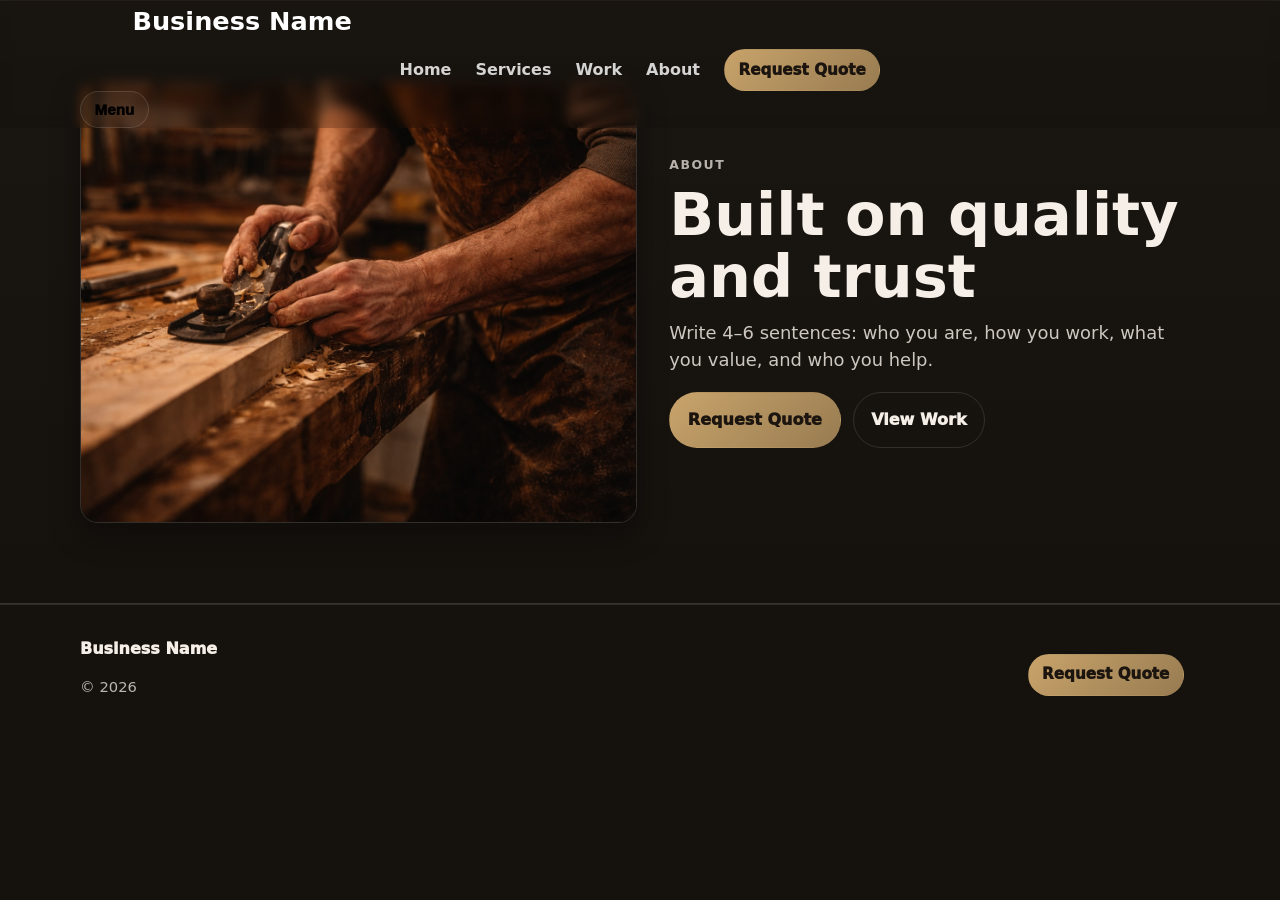
==== about.html @ 101ae080 "Initial commit" ====
<!doctype html>
<html lang="en">
  <head>
    <meta charset="UTF-8" />
    <meta name="viewport" content="width=device-width, initial-scale=1.0" />
    <title>About — Business Name</title>
    <meta name="description" content="About Business Name." />
    <link rel="stylesheet" href="assets/styles/styles.css" />
  </head>

  <body>
    <header class="site-header">
      <div class="container header-row">
        <a class="brand" href="index.html">
          <span class="brand__mark"></span>
          <span class="brand__text">Business Name</span>
        </a>

        <nav class="nav" aria-label="Primary navigation">
          <a class="nav__link" href="index.html">Home</a>
          <a class="nav__link" href="services.html">Services</a>
          <a class="nav__link" href="gallery.html">Work</a>
          <a class="nav__link nav__link--active" href="about.html">About</a>
          <a class="btn btn--primary btn--sm" href="contact.html">Request Quote</a>
        </nav>

        <button class="nav-toggle btn btn--ghost btn--sm" type="button" aria-label="Open menu">
          Menu
        </button>
      </div>
    </header>

    <main class="section section--soft">
      <div class="container split">
        <div class="split__media">
          <img src="assets/images/story.jpg" alt="Business story image" />
        </div>

        <div>
          <p class="eyebrow">About</p>
          <h1 class="h1">Built on quality and trust</h1>
          <p class="lead max-w-prose">
            Write 4–6 sentences: who you are, how you work, what you value, and who you help.
          </p>

          <div class="split__actions">
            <a class="btn btn--primary" href="contact.html">Request Quote</a>
            <a class="btn btn--outline" href="gallery.html">View Work</a>
          </div>
        </div>
      </div>
    </main>

    <footer class="site-footer">
      <div class="container footer-row">
        <div>
          <p class="footer-title">Business Name</p>
          <p class="muted text-sm">© <span id="year"></span></p>
        </div>
        <div class="footer-actions">
          <a class="btn btn--primary btn--sm" href="contact.html">Request Quote</a>
        </div>
      </div>
    </footer>

    <script src="assets/scripts/script.js"></script>
  </body>
</html>
---- assets/styles/styles.css ----
:root {
  /* Brand tokens: change these per client */
  --bg: #15110d;
  --text: #f5efe8;
  --muted: rgba(245, 239, 232, 0.74);
  --border: rgba(255, 255, 255, 0.12);

  --surface: rgba(255, 255, 255, 0.04);
  --surface-2: rgba(255, 255, 255, 0.02);

  --primary: #c9a46b;
  --primary-2: #a57a3a;

  --radius: 18px;
  --radius-sm: 12px;
  --container: 1120px;

  --shadow-sm: 0 12px 30px rgba(0, 0, 0, 0.35);
  --shadow-md: 0 22px 52px rgba(0, 0, 0, 0.45);

  --font: ui-sans-serif, system-ui, -apple-system, Segoe UI, Roboto, Helvetica, Arial;
}

*,
*::before,
*::after { box-sizing: border-box; }

html, body { height: 100%; }

body {
  margin: 0;
  font-family: var(--font);
  color: var(--text);
  background:
    radial-gradient(000px 600px at 20% -10%, rgba(201, 164, 107, 0.18), transparent 60%),
    var(--bg);
  line-height: 1.5;
}

img { display: block; max-width: 100%; }
a { color: inherit; text-decoration: none; }
a:hover { text-decoration: underline; }

.container { width: min(100% - 2rem, var(--container)); margin-inline: auto; }

.section { padding: 5rem 0; }
.section--tight { padding: 3rem 0; }
.section--soft {
  background: linear-gradient(to bottom, var(--surface-2), rgba(255,255,255,0));
  border-top: 1px solid var(--border);
  border-bottom: 1px solid var(--border);
}
.section--cta {
  background: radial-gradient(800px 520px at 20% 0%, rgba(201, 164, 107, 0.22), transparent 62%),
    var(--surface-2);
  border-top: 1px solid var(--border);
}

.h1 {
  margin: 0;
  font-size: clamp(2.6rem, 4.6vw, 4.1rem);
  line-height: 1.04;
}
.h2 { margin: 0; font-size: clamp(1.9rem, 2.6vw, 2.5rem); }
.h3 { margin: 0; font-size: 1.2rem; }
.lead { margin: 0.85rem 0 0; color: rgba(245,239,232,0.82); font-size: clamp(1.05rem, 1.4vw, 1.25rem); }
.muted { color: var(--muted); }
.text-sm { font-size: 0.92rem; }
.max-w-prose { max-width: 65ch; }

.eyebrow {
  margin: 0 0 0.6rem;
  text-transform: uppercase;
  letter-spacing: 0.12em;
  font-weight: 900;
  font-size: 0.78rem;
  color: rgba(245, 239, 232, 0.72);
}

.mt-2 { margin-top: 0.75rem; }
.mt-4 { margin-top: 1.5rem; }

/* Accessibility */
.skip-link {
  position: absolute;
  left: -999px;
  top: 0;
  padding: 0.6rem 0.8rem;
  background: rgba(0,0,0,0.9);
  border: 1px solid var(--border);
  border-radius: 10px;
}
.skip-link:focus { left: 1rem; top: 1rem; z-index: 9999; }

/* =========================
   Header layout
   ========================= */
.site-header {
  position: fixed;
  top: 0;
  left: 0;
  right: 0;
  z-index: 100;
  background: rgba(20, 14, 10, 0.18);
  backdrop-filter: blur(6px);
  transition:
    background 200ms ease,
    box-shadow 200ms ease,
    backdrop-filter 200ms ease;
}

/* large at top */
.header__row {
  display: flex;
  align-items: center;
  justify-content: space-between;
  flex-wrap: nowrap; /* important */
  gap: 1.25rem;
  padding: 1.4rem 0;
  transition: padding 200ms ease;
}

.site-header.is-scrolled {
  background: rgba(20, 14, 10, 0.85);
  backdrop-filter: blur(14px);
  box-shadow: 0 10px 30px rgba(0, 0, 0, 0.25);
}

.site-header.is-scrolled .header__row {
  padding: 0.7rem 0;
}

/* =========================
   Brand
   ========================= */
.brand {
  display: inline-flex;
  align-items: center;
  gap: 0.65rem;
  color: #fff;
  flex-shrink: 0; /* important */
}

.brand__mark {
  width: 42px;
  height: 42px;
  border-radius: 999px;
  transition: width 200ms ease, height 200ms ease;
}

.brand__text {
  font-family: var(--serif);
  font-size: 1.6rem;
  font-weight: 650;
  white-space: nowrap; /* important */
  transition: font-size 200ms ease;
}

.site-header.is-scrolled .brand__mark {
  width: 30px;
  height: 30px;
}

.site-header.is-scrolled .brand__text {
  font-size: 1.3rem;
}

/* push content below fixed nav */
main {
  padding-top: 72px;
}

@media (max-width: 860px) {
  main {
    padding-top: 68px;
  }
}


/* =========================
   Desktop nav
   ========================= */
.nav {
  display: flex;
  align-items: center;
  justify-content: center;
  gap: 1.5rem;
  flex: 1 1 auto; /* lets nav take middle space */
  min-width: 0;
}

.nav__link {
  color: rgba(255, 255, 255, 0.82);
  font-weight: 650;
  white-space: nowrap;
  transition: opacity 140ms ease, transform 140ms ease;
}

.nav__link:hover {
  opacity: 1;
  transform: translateY(-1px);
}

/* CTA stays on right */
.header__cta {
  flex-shrink: 0;
  white-space: nowrap;
}

/* hide mobile controls on desktop */
.nav-toggle {
  display: none;
}

.nav-panel {
  display: none;
}

/* =========================
   Mobile
   ========================= */
@media (max-width: 860px) {
  .nav {
    display: none;
  }

  .header__cta {
    display: none;
  }

  .nav-toggle {
    display: inline-flex;
    flex-shrink: 0;
  }

  .nav-panel {
    display: none;
    margin: 0 auto;
    width: min(100% - 2rem, var(--container));
    border-radius: var(--radius);
    background: rgba(20, 14, 10, 0.72);
    border: 1px solid rgba(255,255,255,0.18);
    backdrop-filter: blur(10px);
    padding: 0.9rem;
  }

  .nav-panel.is-open {
    display: block;
  }

  .nav-panel__link {
    display: block;
    color: rgba(255,255,255,0.88);
    padding: 0.7rem 0.6rem;
    border-radius: 10px;
  }

  .nav-panel__cta {
    width: 100%;
    margin-top: 0.5rem;
  }
}

/* Buttons */
.btn {
  display: inline-flex;
  align-items: center;
  justify-content: center;
  gap: 0.5rem;
  padding: 0.95rem 1.1rem;
  border-radius: 999px;
  border: 1px solid transparent;
  font-weight: 950;
  cursor: pointer;
  user-select: none;
  transition: transform 120ms ease, opacity 120ms ease;
}
.btn:active { transform: translateY(1px); }
.btn--sm { padding: 0.55rem 0.85rem; font-size: 0.95rem; }
.btn--primary {
  background: linear-gradient(135deg, var(--primary), rgba(201, 164, 107, 0.72));
  color: #1b140f;
}
.btn--outline { border-color: var(--border); background: transparent; }
.btn--ghost { background: rgba(255,255,255,0.04); border-color: var(--border); }
.btn:hover { text-decoration: none; opacity: 0.96; }

/* Hero (image-first, minimal text) */
.hero {
  position: relative;
  height: min(82vh, 820px);
  min-height: 560px;
  border-bottom: 1px solid var(--border);
}
.hero__img { width: 100%; height: 100%; object-fit: cover; filter: saturate(1.05) contrast(1.08); }
.hero__overlay {
  position: absolute; inset: 0;
  background: linear-gradient(
    to right,
    rgba(21,17,13,0.80),
    rgba(21,17,13,0.40),
    rgba(21,17,13,0.12)
  );
  display: flex; align-items: center;
}
.hero__content { max-width: 72ch; padding: 3.8rem 0; }
.hero__actions { margin-top: 1.4rem; display: flex; gap: 0.8rem; flex-wrap: wrap; }

/* Trust strip */
.trust {
  display: grid;
  grid-template-columns: repeat(4, minmax(0, 1fr));
  gap: 0.75rem;
  margin-top: -1.6rem;
}
.trust__item {
  padding: 1rem 1rem;
  border-radius: var(--radius);
  border: 1px solid var(--border);
  background: var(--surface);
  box-shadow: var(--shadow-sm);
  font-weight: 800;
  color: rgba(245,239,232,0.88);
}

/* Cards */
.cards-3 {
  display: grid;
  grid-template-columns: repeat(3, minmax(0, 1fr));
  gap: 1rem;
}
.card {
  border-radius: var(--radius);
  border: 1px solid var(--border);
  background: var(--surface);
  box-shadow: var(--shadow-sm);
  padding: 1.35rem 1.25rem;
}
.card--link { text-decoration: none; transition: transform 140ms ease, background 140ms ease; }
.card--link:hover { text-decoration: none; transform: translateY(-2px); background: rgba(255,255,255,0.06); }
.card__kicker { margin: 0; color: rgba(245,239,232,0.70); font-weight: 900; font-size: 0.78rem; letter-spacing: 0.10em; text-transform: uppercase; }
.card__title { margin: 0.5rem 0 0; font-size: 1.35rem; }
.card__sub { margin: 0.55rem 0 0; color: var(--muted); }
.card__arrow { display: inline-block; margin-top: 0.9rem; font-weight: 950; opacity: 0.9; }

/* Section head */
.section-head {
  display: flex;
  align-items: flex-end;
  justify-content: space-between;
  gap: 1rem;
  flex-wrap: wrap;
}

/* Service cards */
.service-grid {
  margin-top: 1.4rem;
  display: grid;
  grid-template-columns: repeat(3, minmax(0, 1fr));
  gap: 1rem;
}
.service { padding: 1.4rem 1.25rem; }
.service p { margin: 0.6rem 0 0; }

/* Gallery grid */
.gallery {
  margin-top: 1.6rem;
  display: grid;
  grid-template-columns: repeat(3, minmax(0, 1fr));
  gap: 1rem;
}
.gallery img {
  width: 100%;
  height: 240px;
  object-fit: cover;
  border-radius: var(--radius);
  border: 1px solid var(--border);
  box-shadow: var(--shadow-sm);
}

/* Steps */
.steps {
  margin-top: 1.5rem;
  display: grid;
  grid-template-columns: repeat(3, minmax(0, 1fr));
  gap: 1rem;
}
.step {
  border-radius: var(--radius);
  border: 1px solid var(--border);
  background: var(--surface-2);
  padding: 1.35rem;
}
.step__num {
  width: 40px; height: 40px;
  border-radius: 14px;
  display: grid; place-items: center;
  font-weight: 950;
  color: #1b140f;
  background: linear-gradient(135deg, var(--primary), rgba(201,164,107,0.65));
  margin-bottom: 0.7rem;
}

/* Split story */
.split {
  display: grid;
  grid-template-columns: 1.05fr 1fr;
  gap: 2rem;
  align-items: center;
}
.split__media {
  border-radius: var(--radius);
  overflow: hidden;
  border: 1px solid var(--border);
  box-shadow: var(--shadow-sm);
}
.split__media img { width: 100%; height: 440px; object-fit: cover; }
.split__actions { margin-top: 1.1rem; display: flex; gap: 0.75rem; flex-wrap: wrap; }

/* Quotes */
.quotes {
  margin-top: 1.25rem;
  display: grid;
  grid-template-columns: 1fr 1fr;
  gap: 1rem;
}
.quote {
  margin: 0;
  padding: 1.6rem 1.4rem;
  border-radius: var(--radius);
  border: 1px solid rgba(255,255,255,0.10);
  background: var(--surface-2);
  box-shadow: var(--shadow-sm);
  font-weight: 650;
}
.quote span { display: block; margin-top: 0.9rem; font-weight: 800; }

/* FAQ */
.faq {
  margin-top: 1.5rem;
  display: grid;
  gap: 0.75rem;
}
.faq-item {
  border-radius: var(--radius);
  border: 1px solid var(--border);
  background: var(--surface-2);
  box-shadow: var(--shadow-sm);
}
.faq-q {
  width: 100%;
  background: transparent;
  border: 0;
  color: var(--text);
  padding: 1.15rem 1.2rem;
  text-align: left;
  font-weight: 900;
  cursor: pointer;
  display: flex;
  justify-content: space-between;
  gap: 1rem;
}
.faq-a {
  padding: 0 1.2rem 1.2rem;
  color: var(--muted);
  display: none;
}
.faq-item.is-open .faq-a { display: block; }
.faq-icon { opacity: 0.8; }

/* CTA form */
.cta {
  display: grid;
  grid-template-columns: 1fr 1fr;
  gap: 1.25rem;
  align-items: start;
}
.form {
  border-radius: var(--radius);
  border: 1px solid var(--border);
  background: var(--surface);
  padding: 1.25rem;
  box-shadow: var(--shadow-sm);
}
.form__row {
  display: grid;
  grid-template-columns: 1fr 1fr;
  gap: 0.75rem;
}
.field { display: flex; flex-direction: column; gap: 0.35rem; margin-top: 0.75rem; }
.field span { font-size: 0.9rem; font-weight: 900; color: rgba(245,239,232,0.86); }
input, textarea {
  width: 100%;
  padding: 0.9rem 0.95rem;
  border-radius: 12px;
  border: 1px solid rgba(255,255,255,0.14);
  background: rgba(0,0,0,0.20);
  color: var(--text);
  outline: none;
}
input:focus, textarea:focus { border-color: rgba(201,164,107,0.55); }
.form__actions { margin-top: 1rem; display: flex; gap: 0.75rem; flex-wrap: wrap; }

/* Footer */
.site-footer { border-top: 1px solid var(--border); padding: 2rem 0; }
.footer-row {
  display: grid;
  grid-template-columns: 1.4fr auto auto;
  gap: 1rem;
  align-items: center;
}
.footer-title { margin: 0; font-weight: 950; }
.footer-actions { display: flex; gap: 0.75rem; flex-wrap: wrap; }
.link {
  text-decoration: underline;
  text-underline-offset: 3px;
  text-decoration-color: rgba(255,255,255,0.35);
}
.link:hover { text-decoration-color: rgba(255,255,255,0.6); }

/* Sticky mobile CTA */
.sticky-cta {
  position: fixed;
  left: 1rem;
  right: 1rem;
  bottom: 1rem;
  z-index: 100;
  display: none;
  gap: 0.75rem;
}
.sticky-cta a {
  flex: 1;
  text-align: center;
}

/* Responsive */
@media (max-width: 980px) {
  .trust { grid-template-columns: 1fr 1fr; }
  .cards-3 { grid-template-columns: 1fr; }
  .service-grid { grid-template-columns: 1fr; }
  .gallery { grid-template-columns: 1fr; }
  .steps { grid-template-columns: 1fr; }
  .split { grid-template-columns: 1fr; }
  .split__media img { height: 340px; }
  .quotes { grid-template-columns: 1fr; }
  .cta { grid-template-columns: 1fr; }
  .form__row { grid-template-columns: 1fr; }
  .footer-row { grid-template-columns: 1fr; align-items: start; }
  .sticky-cta { display: flex; }
}

@media (max-width: 860px) {
  .nav-toggle { display: inline-flex; }
  .header-cta { display: none; }
  .nav {
    display: none;
    position: absolute;
    left: 0; right: 0;
    top: 64px;
    padding: 1rem;
    background: rgba(21,17,13,0.92);
    border-bottom: 1px solid var(--border);
    flex-direction: column;
    align-items: flex-start;
    gap: 0.75rem;
  }
  .nav.nav--open { display: flex; }
}







/* =========================
   Utility hover
   ========================= */
.hover-lift {
  transition: transform 180ms ease, box-shadow 180ms ease, filter 180ms ease;
}

.hover-lift:hover {
  transform: translateY(-3px);
  box-shadow: 0 18px 36px rgba(0, 0, 0, 0.12);
}

/* =========================
   Section variants
   ========================= */
.section--light {
  background: #f2ebe3;
}

.section--dark {
  background:
    linear-gradient(180deg, rgba(32, 22, 16, 0.96), rgba(42, 28, 20, 0.96)),
    radial-gradient(circle at 20% 20%, rgba(255,255,255,0.06), transparent 30%);
  color: rgba(255,255,255,0.92);
}

.section-title--left {
  display: block;
  margin-bottom: 1.5rem;
}

.section-title--left .section-title__text {
  text-align: left;
}

.section-title--light .section-title__text {
  color: #fff;
}

/* =========================
   Split feature
   ========================= */
.split-feature {
  display: grid;
  grid-template-columns: 1.05fr 1fr;
  gap: 2.2rem;
  align-items: center;
}

.split-feature__media {
  border-radius: var(--radius-lg);
  overflow: hidden;
  border: 1px solid rgba(0,0,0,0.10);
  box-shadow: var(--shadow);
  background: rgba(255,255,255,0.32);
}

.split-feature__media img {
  width: 100%;
  height: 360px;
  object-fit: cover;
}

.split-feature__content {
  display: flex;
  flex-direction: column;
  align-items: flex-start;
}

/* =========================
   Icon grid
   ========================= */
.icon-grid {
  display: grid;
  grid-template-columns: repeat(3, minmax(0, 1fr));
  gap: 1rem;
}

.icon-card {
  background: rgba(255,255,255,0.55);
  border: 1px solid rgba(0,0,0,0.08);
  border-radius: var(--radius-lg);
  padding: 1.6rem 1.35rem;
  box-shadow: var(--shadow-soft);
}

.icon-card__icon {
  width: 42px;
  height: 42px;
  display: grid;
  place-items: center;
  border-radius: 12px;
  background: rgba(43, 32, 24, 0.08);
  color: var(--ink);
  font-size: 0.9rem;
  margin-bottom: 1rem;
}

.icon-card__title {
  margin: 0;
  font-family: var(--serif);
  font-size: 1.35rem;
  font-weight: 650;
}

.icon-card__text {
  margin: 0.5rem 0 0;
  color: var(--ink-soft);
}

/* =========================
   Staggered gallery
   ========================= */
.stagger-grid {
  display: grid;
  grid-template-columns: 1.35fr 1fr 1fr;
  gap: 1rem;
}

.stagger-grid__item {
  display: block;
  border-radius: var(--radius);
  overflow: hidden;
  box-shadow: var(--shadow-soft);
  border: 1px solid rgba(0,0,0,0.08);
  background: rgba(255,255,255,0.3);
}

.stagger-grid__item img {
  width: 100%;
  height: 220px;
  object-fit: cover;
  transition: transform 220ms ease;
}

.stagger-grid__item--lg {
  grid-row: span 2;
}

.stagger-grid__item--lg img {
  height: 100%;
  min-height: 456px;
}

.stagger-grid__item:hover img {
  transform: scale(1.03);
}

/* =========================
   Timeline process
   ========================= */
.timeline {
  display: grid;
  gap: 1.25rem;
}

.timeline-step {
  display: grid;
  grid-template-columns: auto 1fr;
  gap: 1rem;
  align-items: start;
  padding: 1.15rem 0;
  border-bottom: 1px solid rgba(255,255,255,0.12);
}

.timeline-step:last-child {
  border-bottom: 0;
}

.timeline-step__number {
  width: 42px;
  height: 42px;
  display: grid;
  place-items: center;
  border-radius: 999px;
  background: linear-gradient(180deg, var(--tan), var(--tan-2));
  color: #2a1d14;
  font-weight: 800;
}

.timeline-step__body h3 {
  margin: 0;
  font-family: var(--serif);
  font-size: 1.4rem;
  font-weight: 650;
}

.timeline-step__body p {
  margin: 0.35rem 0 0;
  color: rgba(255,255,255,0.74);
}

/* =========================
   Quote feature
   ========================= */
.quote-feature {
  text-align: center;
  max-width: 860px;
}

.quote-feature__mark {
  font-family: var(--serif);
  font-size: 5rem;
  line-height: 1;
  color: rgba(43, 32, 24, 0.24);
}

.quote-feature__text {
  margin: 0.2rem 0 0;
  font-family: var(--serif);
  font-size: clamp(1.6rem, 2.2vw, 2.2rem);
  line-height: 1.35;
  color: var(--ink);
}

.quote-feature__meta {
  margin: 1rem 0 0;
  color: var(--ink-soft);
  font-weight: 650;
}

/* =========================
   CTA banner
   ========================= */
.cta-banner {
  background:
    linear-gradient(180deg, rgba(216, 195, 168, 0.86), rgba(200, 178, 148, 0.86)),
    radial-gradient(circle at 20% 20%, rgba(255,255,255,0.36), transparent 30%);
  border: 1px solid rgba(0,0,0,0.08);
  border-radius: 22px;
  padding: 2rem;
  display: flex;
  justify-content: space-between;
  gap: 1.5rem;
  align-items: center;
  box-shadow: var(--shadow);
}

.cta-banner__content {
  max-width: 58ch;
}

.cta-banner__actions {
  display: flex;
  gap: 0.75rem;
  flex-wrap: wrap;
}

/* =========================
   Responsive
   ========================= */
@media (max-width: 980px) {
  .split-feature {
    grid-template-columns: 1fr;
  }

  .icon-grid {
    grid-template-columns: 1fr;
  }

  .stagger-grid {
    grid-template-columns: 1fr 1fr;
  }

  .stagger-grid__item--lg {
    grid-column: span 2;
    grid-row: span 1;
  }

  .stagger-grid__item--lg img {
    min-height: 280px;
  }

  .cta-banner {
    flex-direction: column;
    align-items: flex-start;
  }
}

@media (max-width: 700px) {
  .stagger-grid {
    grid-template-columns: 1fr;
  }

  .stagger-grid__item--lg {
    grid-column: auto;
  }

  .link-tile__title {
    font-size: 1.6rem;
  }

  .quote-feature__text {
    font-size: 1.45rem;
  }
}
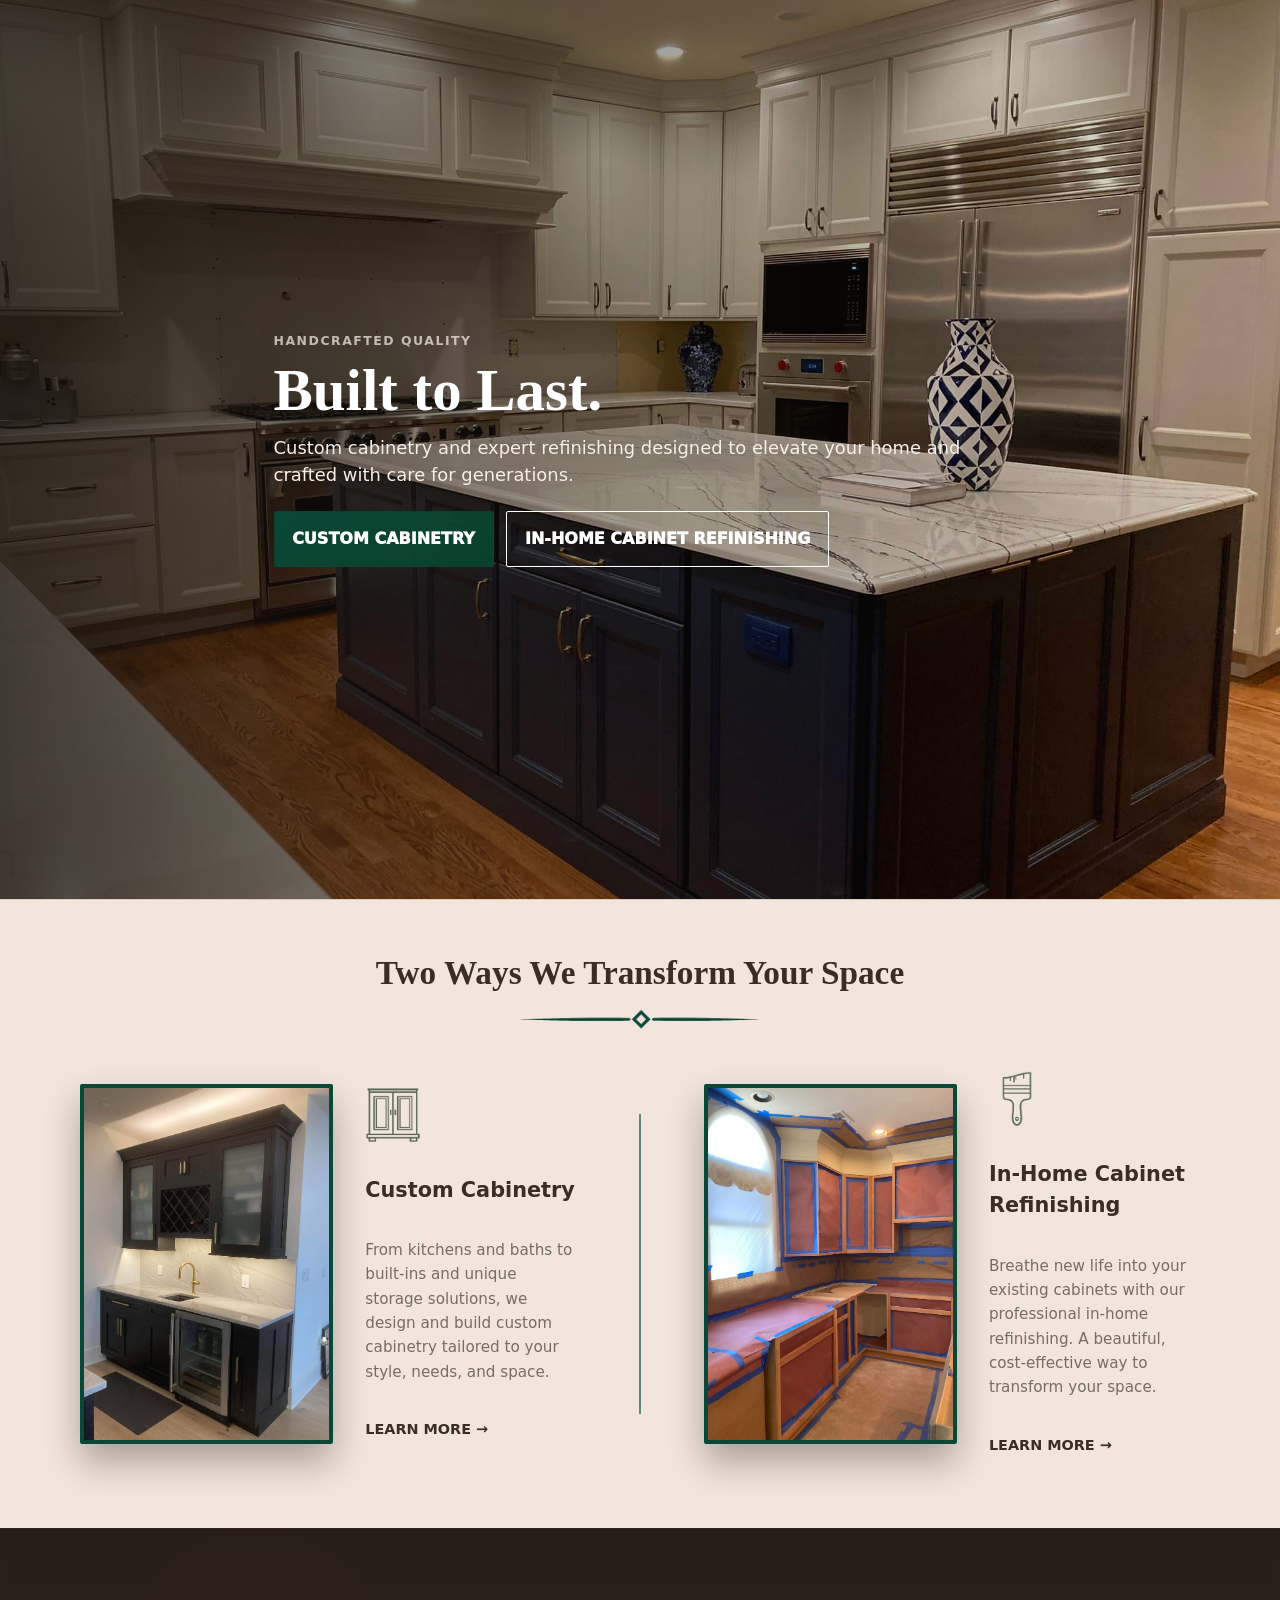
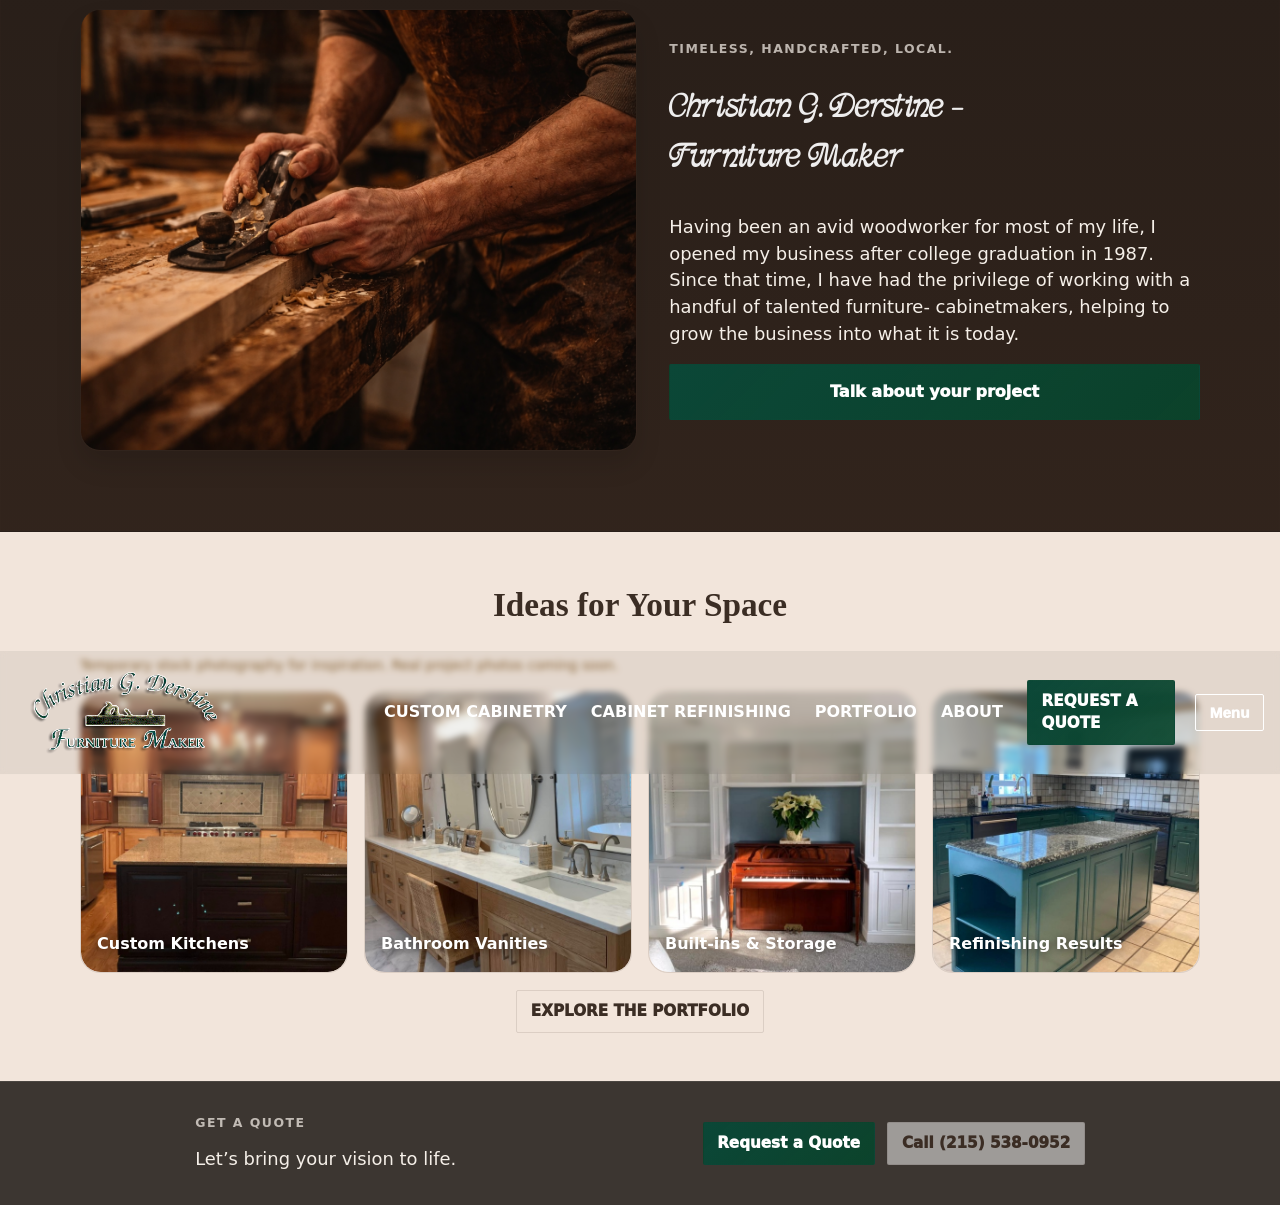
==== commit f3552e3d: "First AI finalize" ====
--- a/about.html
+++ b/about.html
@@ -1,68 +1,15 @@
-<!doctype html>
-<html lang="en">
-  <head>
-    <meta charset="UTF-8" />
-    <meta name="viewport" content="width=device-width, initial-scale=1.0" />
-    <title>About — Business Name</title>
-    <meta name="description" content="About Business Name." />
-    <link rel="stylesheet" href="assets/styles/styles.css" />
-  </head>
-
-  <body>
-    <header class="site-header">
-      <div class="container header-row">
-        <a class="brand" href="index.html">
-          <span class="brand__mark"></span>
-          <span class="brand__text">Business Name</span>
-        </a>
-
-        <nav class="nav" aria-label="Primary navigation">
-          <a class="nav__link" href="index.html">Home</a>
-          <a class="nav__link" href="services.html">Services</a>
-          <a class="nav__link" href="gallery.html">Work</a>
-          <a class="nav__link nav__link--active" href="about.html">About</a>
-          <a class="btn btn--primary btn--sm" href="contact.html">Request Quote</a>
-        </nav>
-
-        <button class="nav-toggle btn btn--ghost btn--sm" type="button" aria-label="Open menu">
-          Menu
-        </button>
-      </div>
-    </header>
-
-    <main class="section section--soft">
-      <div class="container split">
-        <div class="split__media">
-          <img src="assets/images/story.jpg" alt="Business story image" />
-        </div>
-
-        <div>
-          <p class="eyebrow">About</p>
-          <h1 class="h1">Built on quality and trust</h1>
-          <p class="lead max-w-prose">
-            Write 4–6 sentences: who you are, how you work, what you value, and who you help.
-          </p>
-
-          <div class="split__actions">
-            <a class="btn btn--primary" href="contact.html">Request Quote</a>
-            <a class="btn btn--outline" href="gallery.html">View Work</a>
-          </div>
-        </div>
-      </div>
-    </main>
-
-    <footer class="site-footer">
-      <div class="container footer-row">
-        <div>
-          <p class="footer-title">Business Name</p>
-          <p class="muted text-sm">© <span id="year"></span></p>
-        </div>
-        <div class="footer-actions">
-          <a class="btn btn--primary btn--sm" href="contact.html">Request Quote</a>
-        </div>
-      </div>
-    </footer>
-
-    <script src="assets/scripts/script.js"></script>
-  </body>
-</html>
+<!doctype html>
+<html lang="en">
+<head>
+<meta charset="utf-8">
+<meta name="viewport" content="width=device-width,initial-scale=1">
+<meta http-equiv="refresh" content="0;url=index.html#about">
+<title>About Christian G. Derstine</title>
+<link rel="canonical" href="index.html#about">
+</head>
+<body>
+<p>
+<a href="index.html#about">Meet Chris on the homepage →</a>
+</p>
+</body>
+</html>
